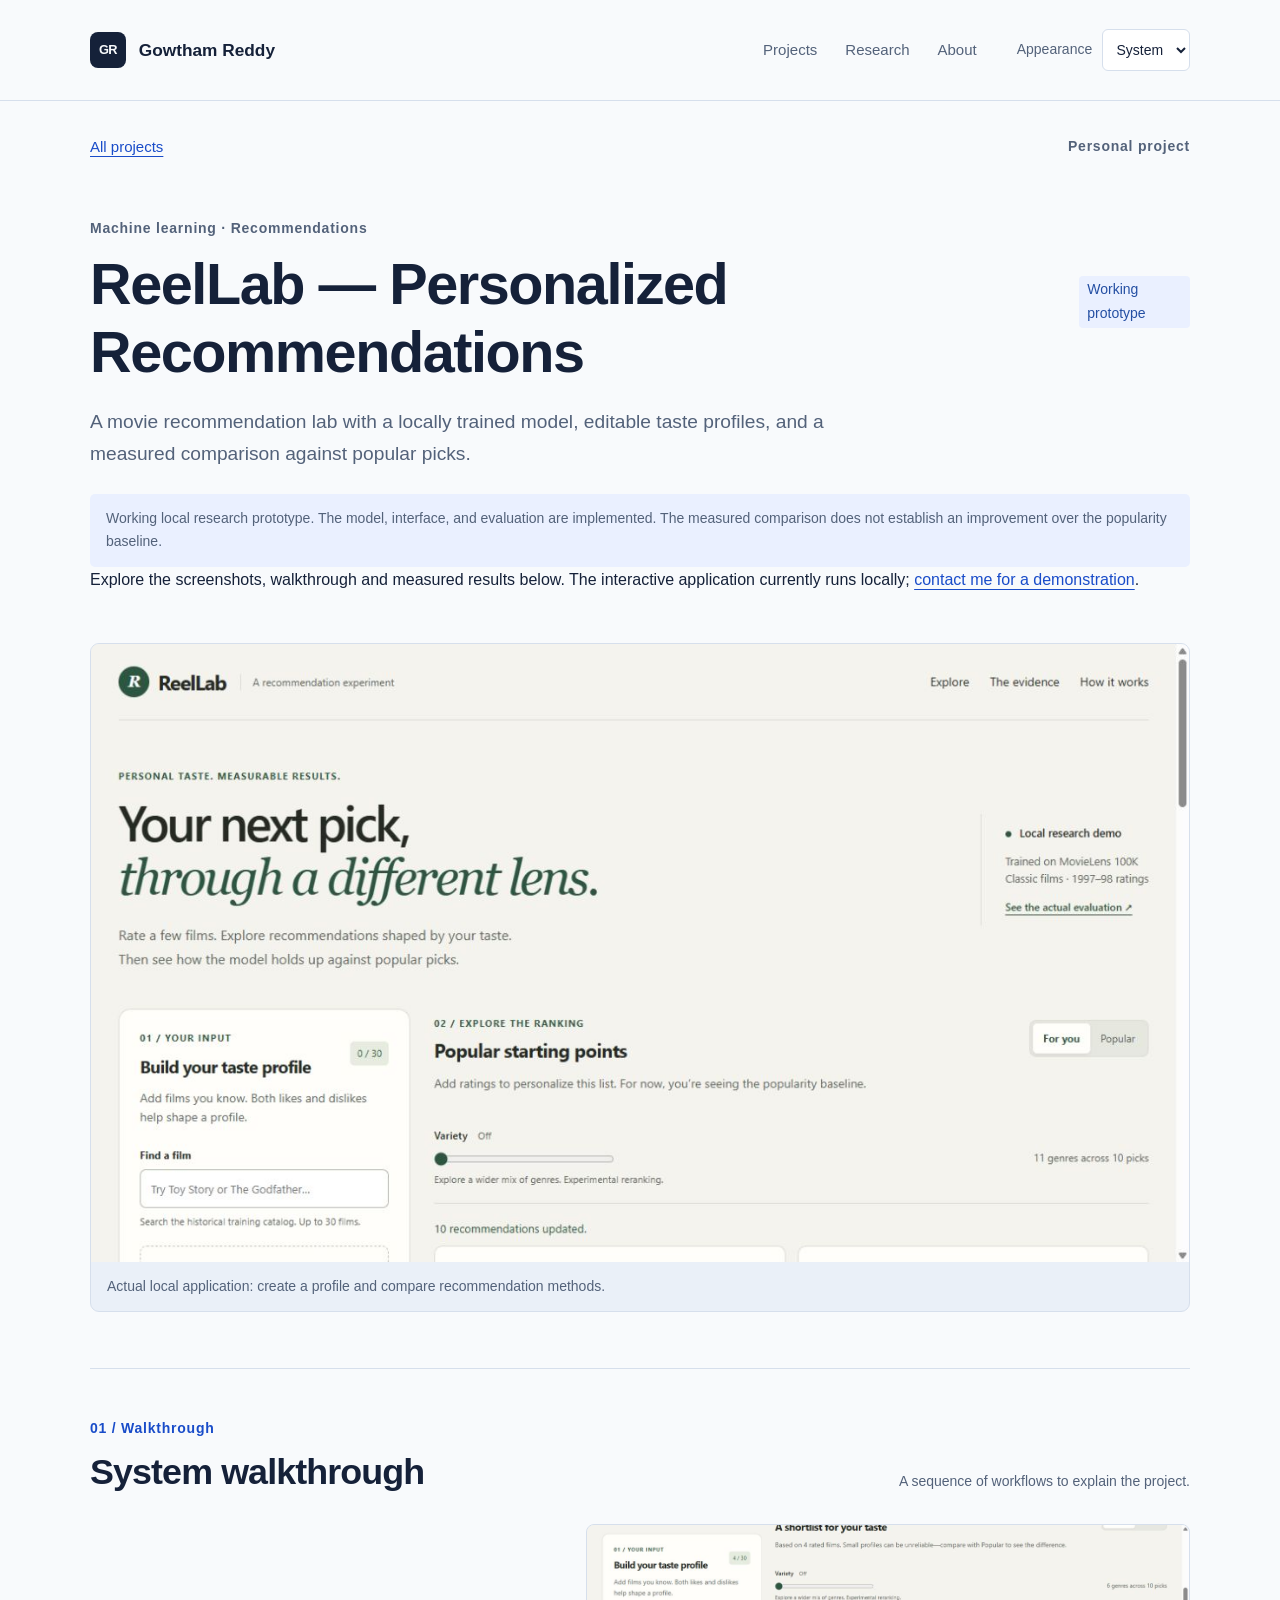
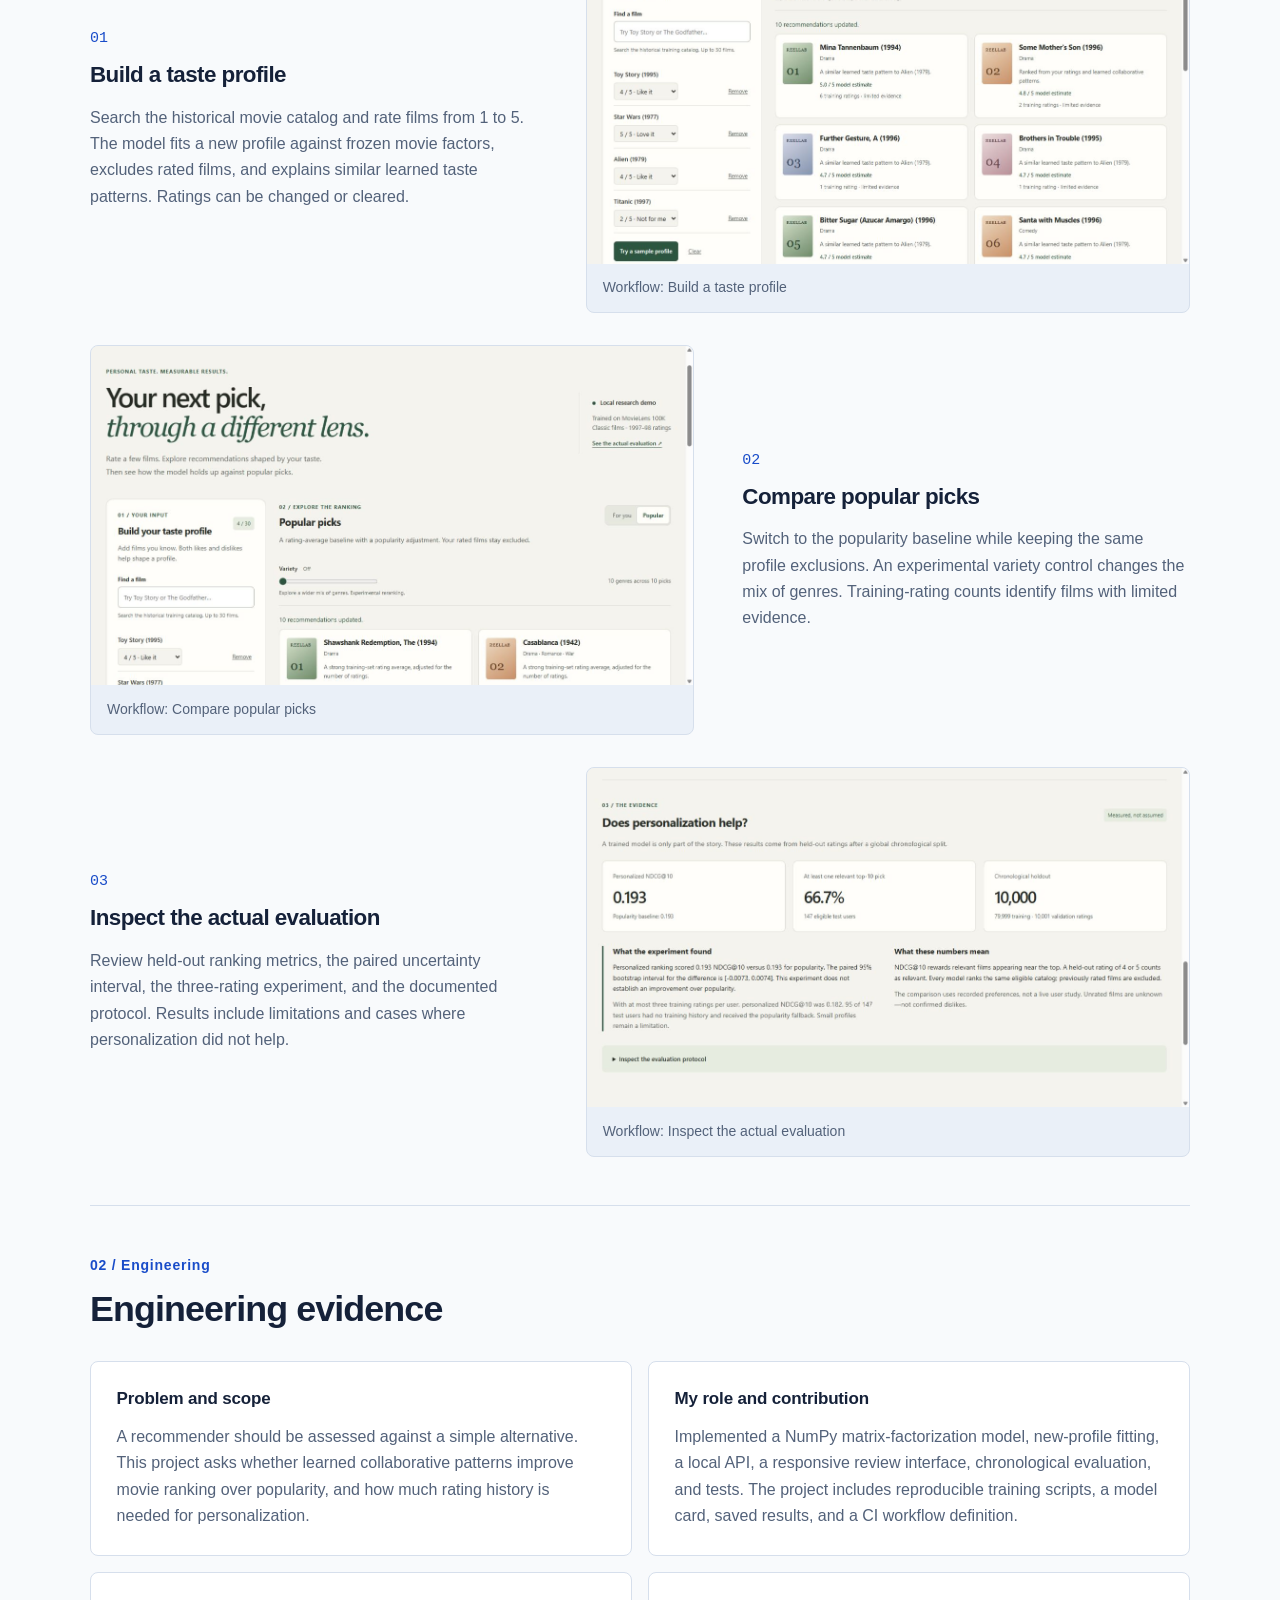
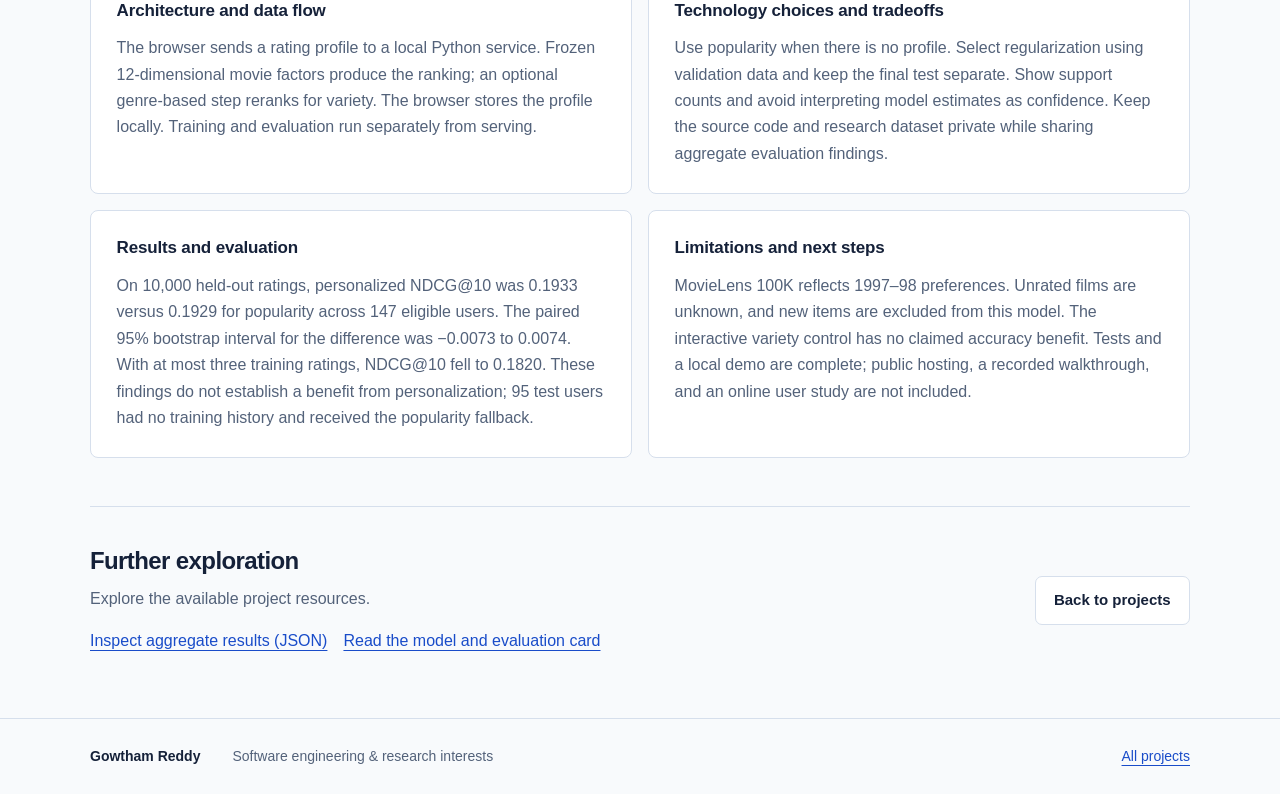
==== docs/projects/reellab/index.html @ 32f97465 "Publish portfolio case studies and evaluation evidence" ====
<!doctype html><html lang="en"><head><meta charset="utf-8"><meta name="viewport" content="width=device-width,initial-scale=1"><meta name="color-scheme" content="light dark"><meta name="robots" content="index,follow"><title>ReelLab — Personalized Recommendations | Gowtham Reddy</title><meta name="description" content="A movie recommendation lab with a locally trained model, editable taste profiles, and a measured comparison against popular picks."><link rel="icon" type="image/svg+xml" href="data:image/svg+xml,%3Csvg%20xmlns%3D%22http%3A%2F%2Fwww.w3.org%2F2000%2Fsvg%22%20viewBox%3D%220%200%2064%2064%22%3E%3Crect%20width%3D%2264%22%20height%3D%2264%22%20rx%3D%2214%22%20fill%3D%22%23174ac6%22%2F%3E%3Ctext%20x%3D%2232%22%20y%3D%2241%22%20text-anchor%3D%22middle%22%20fill%3D%22white%22%20font-family%3D%22Arial%2Csans-serif%22%20font-weight%3D%22700%22%20font-size%3D%2227%22%3EGR%3C%2Ftext%3E%3C%2Fsvg%3E"><script src="../../assets/theme.js"></script><link rel="stylesheet" href="../../assets/styles.css?v=c321ced355cc"><link rel="canonical" href="https://gowthamreddy-ch.github.io/projects/reellab/"><meta property="og:type" content="website"><meta property="og:title" content="ReelLab — Personalized Recommendations | Gowtham Reddy"><meta property="og:description" content="A movie recommendation lab with a locally trained model, editable taste profiles, and a measured comparison against popular picks."><meta property="og:url" content="https://gowthamreddy-ch.github.io/projects/reellab/"></head><body><a class="skip-link" href="#content">Skip to content</a>
    <header class="site-header"><div class="container header-inner">
      <a class="brand" href="../../" aria-label="Gowtham Reddy — homepage"><span class="monogram" aria-hidden="true">GR</span><span>Gowtham Reddy</span></a>
      <nav class="main-nav" aria-label="Primary"><a href="../../#projects">Projects</a><a href="../../#research">Research</a><a href="../../#about">About</a></nav>
      <div class="appearance"><label for="appearance">Appearance</label><select id="appearance" name="appearance"><option value="system">System</option><option value="light">Light</option><option value="dark">Dark</option></select></div>
    </div></header><main id="content" tabindex="-1"><div class="container showcase">
    <div class="showcase-topline"><a class="text-link" href="../../#collection">All projects</a><span class="eyebrow">Personal project</span></div>
    <section class="showcase-opening" aria-labelledby="project-title"><div class="showcase-heading"><div><p class="eyebrow">Machine learning · Recommendations</p><h1 id="project-title">ReelLab — Personalized Recommendations</h1></div><span class="status status-working-prototype">Working prototype</span></div><p class="project-purpose">A movie recommendation lab with a locally trained model, editable taste profiles, and a measured comparison against popular picks.</p><p class="sample-notice">Working local research prototype. The model, interface, and evaluation are implemented. The measured comparison does not establish an improvement over the popularity baseline.</p><p class="public-demo-note">Explore the screenshots, walkthrough and measured results below. The interactive application currently runs locally; <a href="mailto:gowthamreddych.97@gmail.com?subject=Project%20demo%20request">contact me for a demonstration</a>.</p><div class="showcase-actions"></div><figure class="screenshot overview-media"><img src="../../assets/reellab-overview.jpg" alt="ReelLab interface with a taste profile panel and movie recommendations" width="1265" height="712" loading="lazy"><figcaption>Actual local application: create a profile and compare recommendation methods.</figcaption></figure></section>

    <section class="showcase-section" aria-labelledby="walkthrough-title"><div class="section-heading"><div><p class="eyebrow section-index">01 / Walkthrough</p><h2 id="walkthrough-title">System walkthrough</h2></div><p class="section-note">A sequence of workflows to explain the project.</p></div><div class="walkthrough"><article class="walkthrough-step"><div class="walkthrough-copy"><p class="step-number">01</p><h3>Build a taste profile</h3><p>Search the historical movie catalog and rate films from 1 to 5. The model fits a new profile against frozen movie factors, excludes rated films, and explains similar learned taste patterns. Ratings can be changed or cleared.</p></div><figure class="screenshot workflow-media"><img src="../../assets/reellab-profile.jpg" alt="A four-film profile and personalized movie recommendations in ReelLab" width="1265" height="712" loading="lazy"><figcaption>Workflow: Build a taste profile</figcaption></figure></article><article class="walkthrough-step"><div class="walkthrough-copy"><p class="step-number">02</p><h3>Compare popular picks</h3><p>Switch to the popularity baseline while keeping the same profile exclusions. An experimental variety control changes the mix of genres. Training-rating counts identify films with limited evidence.</p></div><figure class="screenshot workflow-media"><img src="../../assets/reellab-baseline.jpg" alt="ReelLab showing its popularity comparison and profile controls" width="1265" height="712" loading="lazy"><figcaption>Workflow: Compare popular picks</figcaption></figure></article><article class="walkthrough-step"><div class="walkthrough-copy"><p class="step-number">03</p><h3>Inspect the actual evaluation</h3><p>Review held-out ranking metrics, the paired uncertainty interval, the three-rating experiment, and the documented protocol. Results include limitations and cases where personalization did not help.</p></div><figure class="screenshot workflow-media"><img src="../../assets/reellab-evaluation.jpg" alt="ReelLab evaluation showing similar NDCG scores for personalization and popularity" width="1265" height="712" loading="lazy"><figcaption>Workflow: Inspect the actual evaluation</figcaption></figure></article></div></section>
    <section class="showcase-section" aria-labelledby="evidence-title"><div class="section-heading"><div><p class="eyebrow section-index">02 / Engineering</p><h2 id="evidence-title">Engineering evidence</h2></div></div><div class="evidence-grid"><article class="evidence-card"><h3>Problem and scope</h3><p>A recommender should be assessed against a simple alternative. This project asks whether learned collaborative patterns improve movie ranking over popularity, and how much rating history is needed for personalization.</p></article><article class="evidence-card"><h3>My role and contribution</h3><p>Implemented a NumPy matrix-factorization model, new-profile fitting, a local API, a responsive review interface, chronological evaluation, and tests. The project includes reproducible training scripts, a model card, saved results, and a CI workflow definition.</p></article><article class="evidence-card"><h3>Architecture and data flow</h3><p>The browser sends a rating profile to a local Python service. Frozen 12-dimensional movie factors produce the ranking; an optional genre-based step reranks for variety. The browser stores the profile locally. Training and evaluation run separately from serving.</p></article><article class="evidence-card"><h3>Technology choices and tradeoffs</h3><p>Use popularity when there is no profile. Select regularization using validation data and keep the final test separate. Show support counts and avoid interpreting model estimates as confidence. Keep the source code and research dataset private while sharing aggregate evaluation findings.</p></article><article class="evidence-card"><h3>Results and evaluation</h3><p>On 10,000 held-out ratings, personalized NDCG@10 was 0.1933 versus 0.1929 for popularity across 147 eligible users. The paired 95% bootstrap interval for the difference was −0.0073 to 0.0074. With at most three training ratings, NDCG@10 fell to 0.1820. These findings do not establish a benefit from personalization; 95 test users had no training history and received the popularity fallback.</p></article><article class="evidence-card"><h3>Limitations and next steps</h3><p>MovieLens 100K reflects 1997–98 preferences. Unrated films are unknown, and new items are excluded from this model. The interactive variety control has no claimed accuracy benefit. Tests and a local demo are complete; public hosting, a recorded walkthrough, and an online user study are not included.</p></article></div></section>
    <section class="exploration" aria-labelledby="exploration-title"><div><h2 id="exploration-title">Further exploration</h2><p>Explore the available project resources.</p><div class="resource-links"><a class="text-link" href="../../assets/reellab-results.json" target="_blank" rel="noopener noreferrer">Inspect aggregate results (JSON)<span class="sr-only"> (opens in a new tab)</span></a><a class="text-link" href="../../assets/reellab-model-card.txt" target="_blank" rel="noopener noreferrer">Read the model and evaluation card<span class="sr-only"> (opens in a new tab)</span></a></div></div><a class="button secondary" href="../../#collection">Back to projects</a></section>
  </div></main><footer class="site-footer"><div class="container footer-inner"><span>Gowtham Reddy</span><span>Software engineering &amp; research interests</span><a href="../../#collection">All projects</a></div></footer></body></html>
---- docs/assets/styles.css ----
:root {
  color-scheme: light;
  --bg: #f8fafc; --surface: #ffffff; --media: #eaf0f8; --text: #152139; --muted: #53627a; --border: #d6dfec;
  --accent: #194cc9; --button: #174ac6; --button-text: #ffffff; --subtle: #eaf0ff; --focus: #194cc9;
  --complete-bg: #e8f3ed; --complete-text: #245139; --active-bg: #eaf0ff; --active-text: #244fa3;
  --upcoming-bg: #f7efdf; --upcoming-text: #725016; --planned-bg: #edf0f5; --planned-text: #53627a;
  font-family: Inter, ui-sans-serif, -apple-system, BlinkMacSystemFont, 'Segoe UI', sans-serif;
  font-size: 100%;
}
:root[data-theme="dark"] {
  color-scheme: dark;
  --bg: #0c111b; --surface: #131c2b; --media: #1b293e; --text: #eef3ff; --muted: #b0bdd1; --border: #33415a;
  --accent: #9ebaff; --button: #b9ccff; --button-text: #101c38; --subtle: #1b2a47; --focus: #b9ccff;
  --complete-bg: #183a2d; --complete-text: #a3d9ba; --active-bg: #1b2a47; --active-text: #b9ccff;
  --upcoming-bg: #3c3020; --upcoming-text: #edd29d; --planned-bg: #273247; --planned-text: #c2cee2;
}
@media (prefers-color-scheme: dark) {
  :root:not([data-theme]) { color-scheme: dark; --bg: #0c111b; --surface: #131c2b; --media: #1b293e; --text: #eef3ff; --muted: #b0bdd1; --border: #33415a; --accent: #9ebaff; --button: #b9ccff; --button-text: #101c38; --subtle: #1b2a47; --focus: #b9ccff; }
}
* { box-sizing: border-box; min-width: 0; }
html { scroll-padding-top: 8rem; }
body { margin: 0; color: var(--text); background: var(--bg); line-height: 1.65; overflow-wrap: anywhere; }
img, svg { max-width: 100%; }
a { color: var(--accent); text-decoration-thickness: 1px; text-underline-offset: .25em; }
button, select { font: inherit; }
a, button, select { -webkit-tap-highlight-color: transparent; }
:focus-visible { outline: 3px solid var(--focus); outline-offset: 5px; }
::selection { background: var(--subtle); color: var(--accent); }
p { margin: 0; }
h1, h2, h3 { margin: 0; line-height: 1.18; font-weight: 650; letter-spacing: -.025em; }
h2 { font-size: clamp(1.75rem, 2.8vw, 2.25rem); }
h3 { font-size: 1.35rem; }
.container { width: min(1100px, calc(100% - 3rem)); margin-inline: auto; }
.sr-only { position: absolute; width: 1px; height: 1px; margin: -1px; padding: 0; overflow: hidden; clip-path: inset(50%); white-space: nowrap; border: 0; }
.skip-link { position: fixed; inset: .5rem auto auto .5rem; z-index: 20; padding: .8rem 1rem; background: var(--surface); transform: translateY(-150%); }
.skip-link:focus { transform: translateY(0); }
.site-header { border-bottom: 1px solid var(--border); background: var(--bg); }
.header-inner { min-height: 100px; display: flex; flex-wrap: wrap; align-items: center; gap: 2.5rem; }
.brand { display: inline-flex; align-items: center; max-width: 100%; gap: .8rem; color: var(--text); font-size: 1.08rem; font-weight: 650; text-decoration: none; }
.monogram { display: grid; place-items: center; flex-shrink: 0; width: 36px; height: 36px; border-radius: 8px; background: var(--text); color: var(--bg); font-size: .8rem; letter-spacing: -.04em; line-height: 1; }
.main-nav { display: flex; flex-wrap: wrap; gap: .6rem 1.75rem; margin-left: auto; }
.main-nav a { color: var(--muted); font-size: .9375rem; text-decoration: none; }
.main-nav a:hover { color: var(--accent); }
.appearance { display: flex; flex-shrink: 0; align-items: center; gap: .6rem; font-size: .875rem; }
.appearance label { color: var(--muted); white-space: nowrap; }
.appearance select { min-height: 42px; padding: .4rem .6rem; color: var(--text); background: var(--surface); border: 1px solid var(--border); border-radius: 6px; max-width: 100%; font-size: .875rem; }
.hero { display: grid; grid-template-columns: 1.55fr 1fr; gap: 5rem; padding-block: 6rem; align-items: center; }
.eyebrow { font-size: .875rem; font-weight: 600; color: var(--muted); letter-spacing: .055em; }
.hero-greeting { font-size: 1.125rem; font-weight: 550; color: var(--accent); }
.mobile-availability { display: none; }
.hero h1 { font-size: clamp(3.6rem, 6vw, 5rem); line-height: 1.07; margin-top: 1.2rem; letter-spacing: -.055em; }
.accent { color: var(--accent); }
.hero-intro { max-width: 490px; margin-top: 1.65rem; font-size: 1.125rem; color: var(--muted); line-height: 1.75; }
.hero-actions { display: flex; flex-wrap: wrap; gap: .75rem; margin-top: 2.2rem; }
.experience-link { display: inline-block; margin-top: 1.25rem; font-size: .875rem; color: var(--text); text-decoration: none; }
.experience-link span { color: var(--muted); margin-right: .35rem; }
.experience-link:hover { text-decoration: underline; }
.button { display: inline-flex; align-items: center; justify-content: center; min-height: 48px; padding: .7rem 1.15rem; border: 1px solid var(--border); border-radius: 7px; font-size: .9375rem; font-weight: 600; text-decoration: none; }
.primary { background: var(--button); color: var(--button-text); border-color: var(--button); }
.secondary { color: var(--text); background: var(--surface); }
.button:hover { box-shadow: 0 0 0 3px var(--subtle); }
.availability { background: var(--surface); border: 1px solid var(--border); border-top: 3px solid var(--accent); border-radius: 9px; padding: 1.75rem; }
.availability h2 { margin-top: .85rem; font-size: 1.4rem; line-height: 1.4; }
.commitment { margin-top: 1.4rem; padding: 1.2rem 1.25rem; border-radius: 6px; background: var(--subtle); }
.commitment span { display: block; font-size: .875rem; color: var(--muted); margin-bottom: .4rem; }
.commitment strong { font-size: 1.85rem; display: block; letter-spacing: -.035em; line-height: 1.25; }
.availability-date { margin-top: 1.2rem; font-size: .9375rem; }
.availability .text-link { display: inline-block; margin-top: .7rem; font-size: .875rem; }
.section-heading { display: flex; align-items: end; justify-content: space-between; gap: 2rem; margin-bottom: 1.9rem; }
.section-index { color: var(--accent); margin-bottom: .7rem; }
.section-note { color: var(--muted); font-size: .875rem; max-width: 380px; }
.project-section { padding-block: 2rem 5rem; border-top: 1px solid var(--border); }
.featured-grid { display: grid; grid-template-columns: repeat(2, minmax(0, 1fr)); gap: 1.25rem; }
.project-card { display: flex; flex-direction: column; color: var(--text); text-decoration: none; background: var(--surface); border: 1px solid var(--border); border-radius: 9px; overflow: hidden; }
.project-card:hover { border-color: var(--accent); }
.media-placeholder { min-height: 195px; display: flex; align-items: center; justify-content: center; flex-direction: column; gap: .45rem; background: var(--media); color: var(--muted); border-bottom: 1px solid var(--border); padding: 1.4rem; text-align: center; }
.media-placeholder svg { width: 27px; height: 27px; margin-bottom: .4rem; }
.media-placeholder > span { font-size: .9375rem; font-weight: 500; }
.media-placeholder small { font-size: .8125rem; }
.card-copy { padding: 1.4rem; display: flex; flex-direction: column; flex: 1; }
.card-meta { display: flex; flex-wrap: wrap; align-items: center; gap: .65rem; margin-bottom: 1.2rem; }
.category { color: var(--muted); font-size: .875rem; }
.status { display: inline-flex; align-items: center; padding: .15rem .5rem; border-radius: 4px; font-size: .875rem; font-weight: 500; line-height: 1.7; }
.status-completed { background: var(--complete-bg); color: var(--complete-text); }
.status-in-progress, .status-working-prototype { background: var(--active-bg); color: var(--active-text); }
.status-upcoming { background: var(--upcoming-bg); color: var(--upcoming-text); }
.status-planned { background: var(--planned-bg); color: var(--planned-text); }
.status-resume-project { background: var(--active-bg); color: var(--active-text); }
.card-copy > p { color: var(--muted); margin-top: .8rem; font-size: 1rem; }
.card-copy > .build-sequence { color: var(--accent); font-size: .8125rem; font-weight: 600; margin: 0 0 .9rem; }
.card-cta { color: var(--accent); font-size: .9375rem; font-weight: 600; padding-top: 1.6rem; margin-top: auto; }
.collection { margin-top: 3rem; scroll-margin-top: 2rem; }
.collection-heading { display: flex; justify-content: space-between; align-items: center; gap: 1rem; margin-bottom: 1.1rem; }
.collection-heading p { color: var(--muted); font-size: .875rem; }
.companion-link { margin-top: 1rem; font-size: .9375rem; color: var(--muted); }
.collection-columns, .project-row { display: grid; grid-template-columns: 1.2fr 1.1fr 1fr; gap: 1.5rem; align-items: center; }
.collection-columns { color: var(--muted); font-size: .875rem; padding: .7rem 1.25rem; }
.project-list { list-style: none; padding: 0; margin: 0; border: 1px solid var(--border); border-radius: 8px; background: var(--surface); }
.project-list li + li { border-top: 1px solid var(--border); }
.project-row { color: var(--text); text-decoration: none; padding: 1.1rem 1.25rem; min-height: 74px; }
.project-row:hover { background: var(--subtle); }
.project-row .status { justify-self: start; }
.row-title { font-weight: 600; }
.row-category { font-size: .9375rem; color: var(--muted); }
.content-section { border-top: 1px solid var(--border); padding-block: 4rem; }
.muted { color: var(--muted); }
.research-grid { display: grid; grid-template-columns: 1fr 1fr; gap: 5rem; }
.research-intro > p:first-child { font-size: 1.2rem; line-height: 1.75; }
.doctoral-status { display: inline-block; margin-top: 1.25rem; padding: .5rem .8rem; background: var(--subtle); color: var(--accent); border-radius: 5px; font-size: .9375rem; font-weight: 550; }
.research-intro .muted { margin-top: 1.4rem; }
.research-link { display: inline-block; margin-top: 1rem; }
.interest-list { margin: 0; }
.interest-list > div { border-left: 2px solid var(--border); padding-left: 1.3rem; }
.interest-list > div + div { margin-top: 1.45rem; }
.interest-list dt { font-weight: 600; }
.interest-list dd { margin: .4rem 0 0; color: var(--muted); }
.background-grid { display: grid; grid-template-columns: 1.2fr 1fr; gap: 4rem; }
.about-introduction { max-width: 780px; font-size: 1.0625rem; line-height: 1.8; color: var(--muted); margin-bottom: 2.5rem; }
.subsection-title { font-size: 1.0625rem; margin-bottom: 1.75rem; }
.timeline { border-left: 1px solid var(--border); padding-left: 1.5rem; }
.background-entry + .background-entry { margin-top: 2.2rem; }
.entry-date { color: var(--muted); font-size: .875rem; }
.background-entry h4 { font-size: 1.0625rem; font-weight: 600; margin: .5rem 0 .35rem; line-height: 1.5; }
.institution { font-size: 1rem; }
.entry-summary { margin-top: .6rem; color: var(--muted); }
.contact-section { padding-bottom: 5rem; }
.contact-panel { display: grid; grid-template-columns: 1.1fr 1fr; align-items: center; gap: 3rem; border: 1px solid var(--border); background: var(--subtle); border-radius: 9px; padding: 2.5rem; }
.contact-panel h2 { font-size: 2rem; line-height: 1.25; }
.contact-intro { margin-top: 1rem; color: var(--muted); }
.contact-availability { margin-top: 1.2rem; font-size: .9375rem; }
.contact-availability strong { font-weight: 600; }
.contact-links { display: flex; flex-direction: column; align-items: start; min-width: 0; }
.email-link { font-size: 1.1rem; font-weight: 550; overflow-wrap: anywhere; margin-top: .5rem; }
.contact-actions { display: flex; flex-wrap: wrap; gap: .75rem; margin-top: 1.4rem; }
.showcase { padding-bottom: 4rem; }
.showcase-topline { padding-block: 2.1rem; display: flex; align-items: center; justify-content: space-between; gap: 1rem; font-size: .9375rem; }
.showcase-opening { padding-block: 1.5rem 3.5rem; }
.showcase-heading { display: flex; align-items: center; justify-content: space-between; gap: 2rem; }
.showcase-heading h1 { font-size: clamp(2.5rem, 4.5vw, 3.6rem); margin-top: .7rem; }
.project-purpose { max-width: 760px; font-size: 1.2rem; color: var(--muted); margin-top: 1.2rem; }
.showcase-actions { display: flex; flex-wrap: wrap; gap: .8rem 1.5rem; margin-top: 1.1rem; }
.brief-description { max-width: 850px; font-size: 1.2rem; line-height: 1.75; }
.brief-user { color: var(--muted); margin-top: 1.2rem; max-width: 850px; }
.brief-user strong { display: block; color: var(--text); margin-bottom: .3rem; }
.brief-grid { padding: 1.5rem; background: var(--surface); border: 1px solid var(--border); border-radius: 8px; }
.brief-evaluation { max-width: 900px; margin-top: 2rem; }
.brief-evaluation h3 { font-size: 1.0625rem; letter-spacing: 0; margin-top: 1.5rem; }
.brief-evaluation p { margin-top: .6rem; color: var(--muted); }
.sample-notice { font-size: .875rem; margin-top: 1.5rem; padding: .85rem 1rem; background: var(--subtle); border-radius: 5px; color: var(--muted); }
.overview-media { min-height: 420px; border: 1px solid var(--border); border-radius: 9px; margin-top: 2rem; }
.overview-media > span { font-size: 1rem; }
.overview-media svg { width: 38px; height: 38px; }
.screenshot { margin: 0; border: 1px solid var(--border); border-radius: 9px; overflow: hidden; background: var(--media); }
.screenshot img { display: block; width: 100%; height: auto; }
.screenshot figcaption { padding: .8rem 1rem; color: var(--muted); font-size: .875rem; }
.screenshot.overview-media { margin-top: 2rem; }
.project-card .screenshot { border: 0; border-bottom: 1px solid var(--border); border-radius: 0; }
.showcase-section { border-top: 1px solid var(--border); padding-block: 3rem; }
.walkthrough { display: flex; flex-direction: column; gap: 2rem; }
.walkthrough-step { display: grid; grid-template-columns: 1fr 1.35fr; gap: 3rem; align-items: center; }
.walkthrough-step:nth-child(even) .walkthrough-copy { order: 2; }
.walkthrough-step:nth-child(even) { grid-template-columns: 1.35fr 1fr; }
.walkthrough-copy h3 { font-size: 1.4rem; margin-top: .65rem; }
.walkthrough-copy > p:last-child { color: var(--muted); margin-top: 1rem; }
.step-number { color: var(--accent); font-family: ui-monospace, SFMono-Regular, Consolas, monospace; font-size: .9375rem; }
.workflow-media { min-height: 270px; border: 1px solid var(--border); border-radius: 8px; }
.video-placeholder { padding: 2rem; border: 1px dashed var(--border); border-radius: 8px; background: var(--surface); }
.video-placeholder h3 { margin-top: .8rem; font-size: 1.2rem; }
.video-placeholder > p:last-child { margin-top: .65rem; color: var(--muted); }
video { display: block; width: 100%; max-height: 620px; background: var(--media); border-radius: 8px; }
.evidence-grid { display: grid; grid-template-columns: 1fr 1fr; gap: 1rem; }
.evidence-card { padding: 1.6rem; background: var(--surface); border: 1px solid var(--border); border-radius: 8px; }
.evidence-card h3 { font-size: 1.0625rem; line-height: 1.4; letter-spacing: -.01em; }
.evidence-card p { margin-top: .8rem; color: var(--muted); }
.study-panel { padding: 2rem; background: var(--subtle); border: 1px solid var(--border); border-radius: 9px; }
.study-question { max-width: 800px; font-size: 1.5rem; line-height: 1.5; font-weight: 550; margin-top: .75rem; }
.study-grid { display: grid; grid-template-columns: 1.2fr 1fr; gap: 2.5rem; margin-top: 2rem; }
.study-grid h3 { font-size: 1.0625rem; letter-spacing: 0; }
.study-grid p, .study-grid ul { margin-top: .75rem; color: var(--muted); }
.study-grid ul { padding-left: 1.2rem; margin-bottom: 0; }
.study-grid li + li { margin-top: .35rem; }
.study-limits { color: var(--muted); margin-top: 1.75rem; padding-top: 1.25rem; border-top: 1px solid var(--border); font-size: .9375rem; }
.exploration { display: flex; align-items: center; justify-content: space-between; gap: 2rem; border-top: 1px solid var(--border); padding-top: 2.5rem; }
.exploration h2 { font-size: 1.5rem; }
.exploration p { color: var(--muted); margin-top: .65rem; }
.exploration .button { flex-shrink: 0; }
.resource-links { display: flex; flex-wrap: wrap; gap: 1rem; margin-top: 1rem; }
.not-found { padding-block: 5rem; }
.not-found h1 { margin-top: 1rem; }
.not-found p { margin-block: 1rem; }
.site-footer { border-top: 1px solid var(--border); padding-block: 1.6rem; color: var(--muted); font-size: .875rem; }
.footer-inner { display: flex; flex-wrap: wrap; gap: 1rem 2rem; align-items: center; }
.footer-inner > span:first-child { color: var(--text); font-weight: 600; }
.footer-inner > a { margin-left: auto; }
@media (max-width: 1000px) { .hero { gap: 2.5rem; } .header-inner { gap: 1.5rem; } .main-nav { gap: 1.2rem; } .appearance { flex-direction: column; gap: .15rem; align-items: start; } }
@media (max-width: 760px) {
  .header-inner { padding-block: 1.1rem; flex-wrap: wrap; gap: 1rem; }
  .main-nav { order: 3; width: 100%; margin-left: 0; gap: 1.75rem; }
  .appearance { margin-left: auto; }
  .hero { grid-template-columns: 1fr; padding-block: 3rem; gap: 2.5rem; }
  .hero h1 { font-size: clamp(3rem, 12vw, 4.5rem); }
  .hero-intro { font-size: 1.0625rem; }
  .mobile-availability { display: block; margin-top: 1.2rem; border-left: 2px solid var(--accent); padding-left: .8rem; font-size: .875rem; line-height: 1.7; }
  .mobile-availability strong { display: block; font-weight: 600; }
  .mobile-availability > span { display: block; color: var(--muted); }
  .availability { max-width: 520px; }
  .commitment strong br { display: none; }
  .featured-grid { grid-template-columns: 1fr; gap: 1.5rem; }
  .media-placeholder { min-height: 220px; }
  .section-heading { align-items: start; flex-direction: column; gap: 1rem; }
  .project-section { padding-block: 2.5rem 3.5rem; }
  .footer-inner { flex-direction: column; align-items: start; gap: .5rem; }
  .footer-inner > a { margin-left: 0; }
  .collection-heading { align-items: start; flex-direction: column; gap: .4rem; }
  .collection-columns { display: none; }
  .project-row { grid-template-columns: 1fr; gap: .35rem; padding-block: 1.2rem; }
  .project-row .status { margin-top: .35rem; }
  .content-section { padding-block: 3rem; }
  .research-grid, .background-grid { grid-template-columns: 1fr; gap: 2.5rem; }
  .contact-panel { grid-template-columns: 1fr; padding: 1.7rem; gap: 2rem; }
  .contact-panel h2 { font-size: 1.75rem; }
  .contact-panel h2 br { display: none; }
  .contact-section { padding-bottom: 3rem; }
  .showcase-topline { padding-block: 1.5rem; }
  .showcase-heading { flex-direction: column; align-items: start; gap: 1.1rem; }
  .showcase-opening { padding-block: 1rem 2.5rem; }
  .overview-media { min-height: 260px; }
  .showcase-section { padding-block: 2.5rem; }
  .walkthrough-step, .walkthrough-step:nth-child(even) { grid-template-columns: 1fr; gap: 1.3rem; }
  .walkthrough-step:nth-child(even) .walkthrough-copy { order: 0; }
  .workflow-media { min-height: 220px; }
  .walkthrough { gap: 2.5rem; }
  .evidence-grid { grid-template-columns: 1fr; }
  .study-panel { padding: 1.25rem; }
  .study-grid { grid-template-columns: 1fr; gap: 1.5rem; }
  .exploration { flex-direction: column; align-items: start; }
  .showcase { padding-bottom: 3rem; }
}
@media (max-width: 380px) {
  .container { width: calc(100% - 2rem); }
  .brand { font-size: .9375rem; gap: .55rem; }
  .monogram { width: 30px; height: 30px; }
  .availability { padding: 1.3rem; }
  .hero h1 { font-size: 3.3rem; }
  .hero .eyebrow { font-size: .875rem; letter-spacing: 0; }
}
@media (prefers-reduced-motion: reduce) { *, *::before, *::after { scroll-behavior: auto !important; animation: none !important; transition: none !important; } }

/* Keep mixed project captures aligned; preserve full images in case studies. */
.project-card .screenshot img { aspect-ratio: 16 / 9; object-fit: cover; object-position: top; }
.workflow-media:has(img[src$="-mobile.jpg"]) { width: min(100%, 375px); justify-self: center; }

/* Three working project families in the featured row. */
@media (min-width: 1100px) { .featured-grid { grid-template-columns: repeat(2, minmax(0, 1fr)); } }
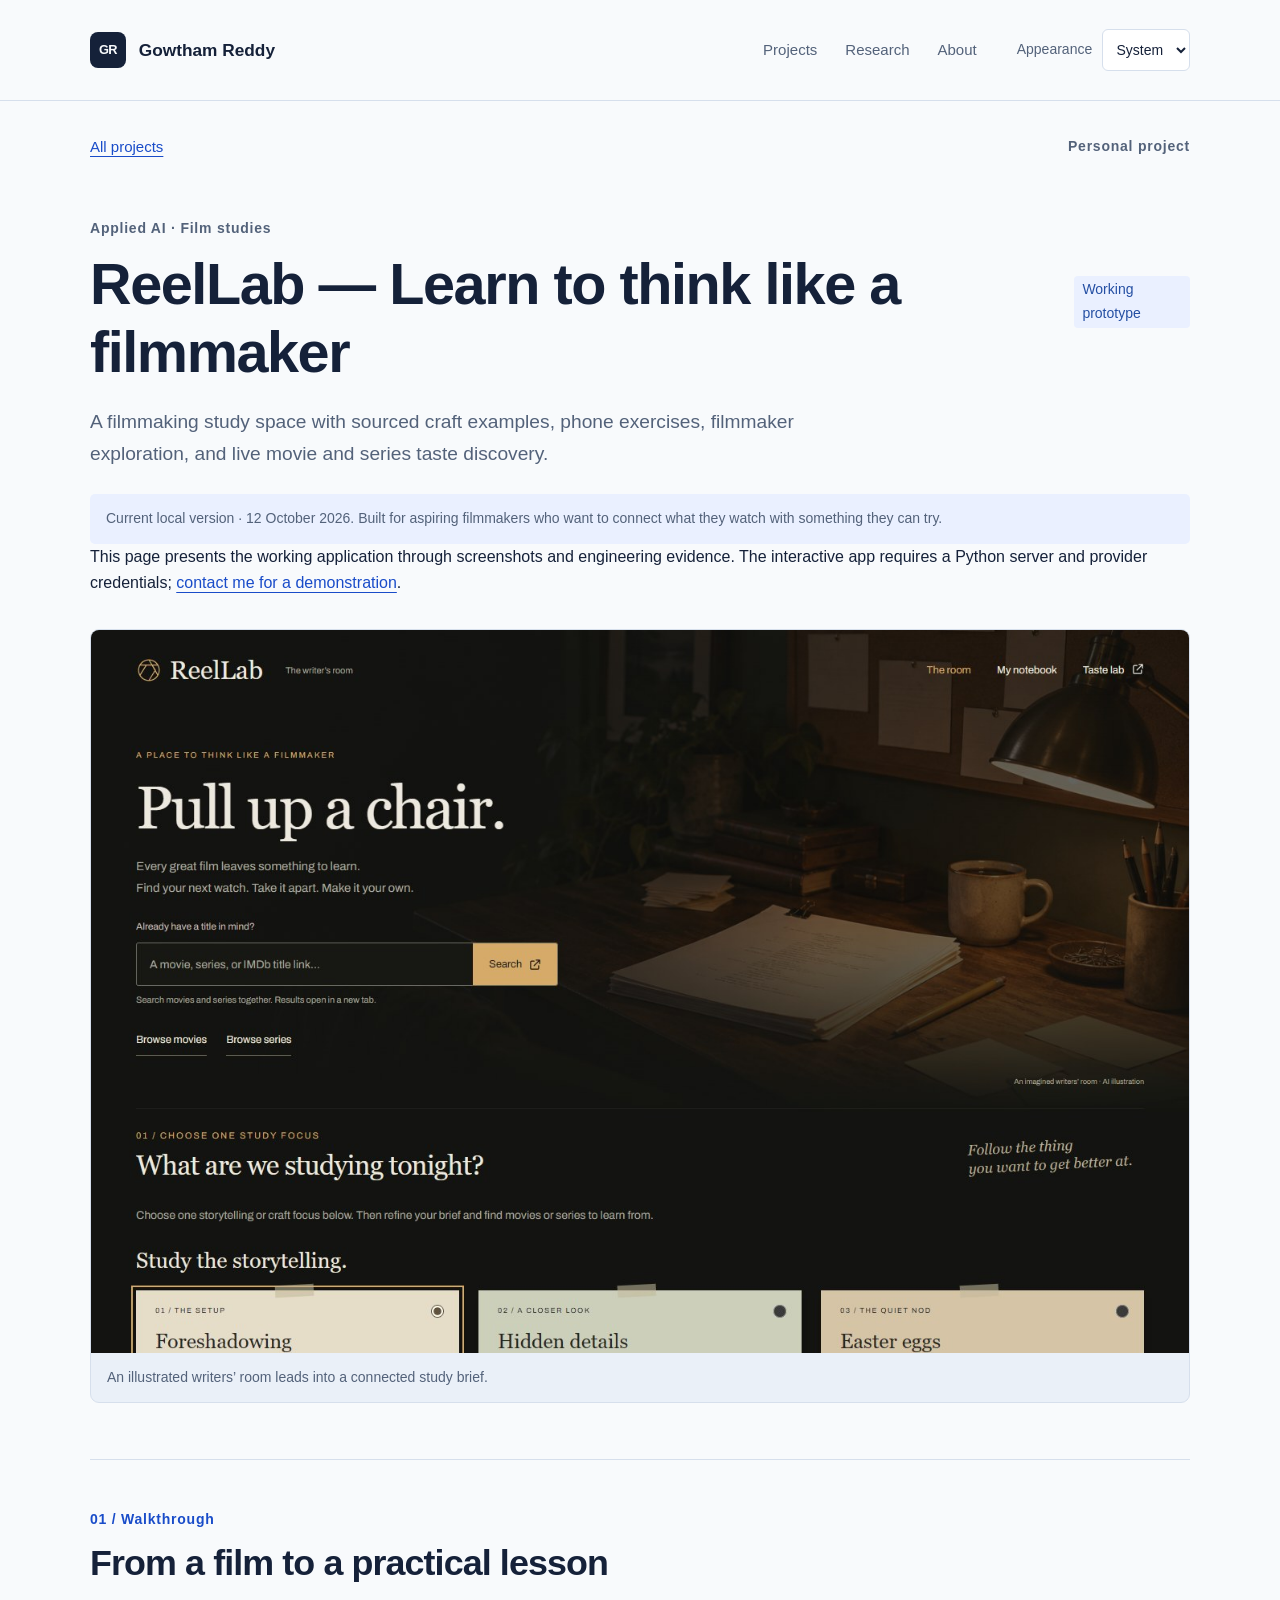
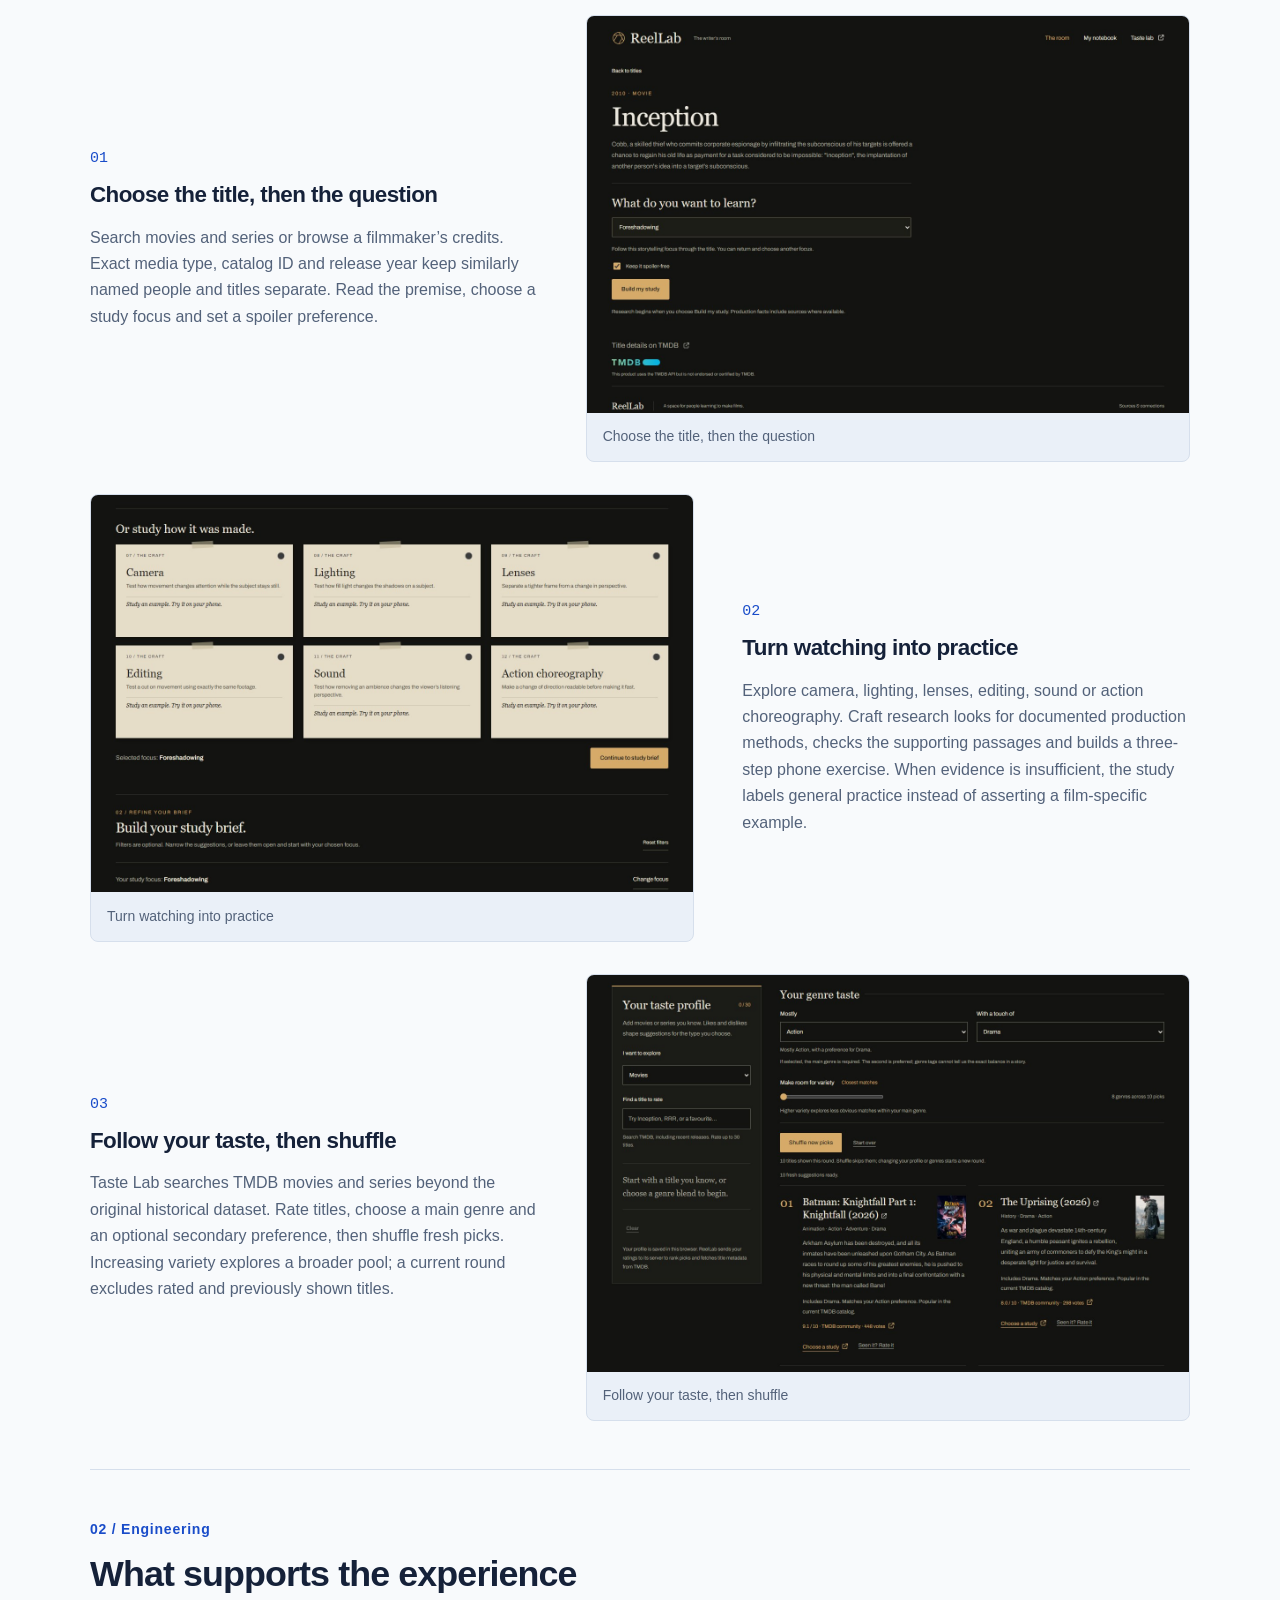
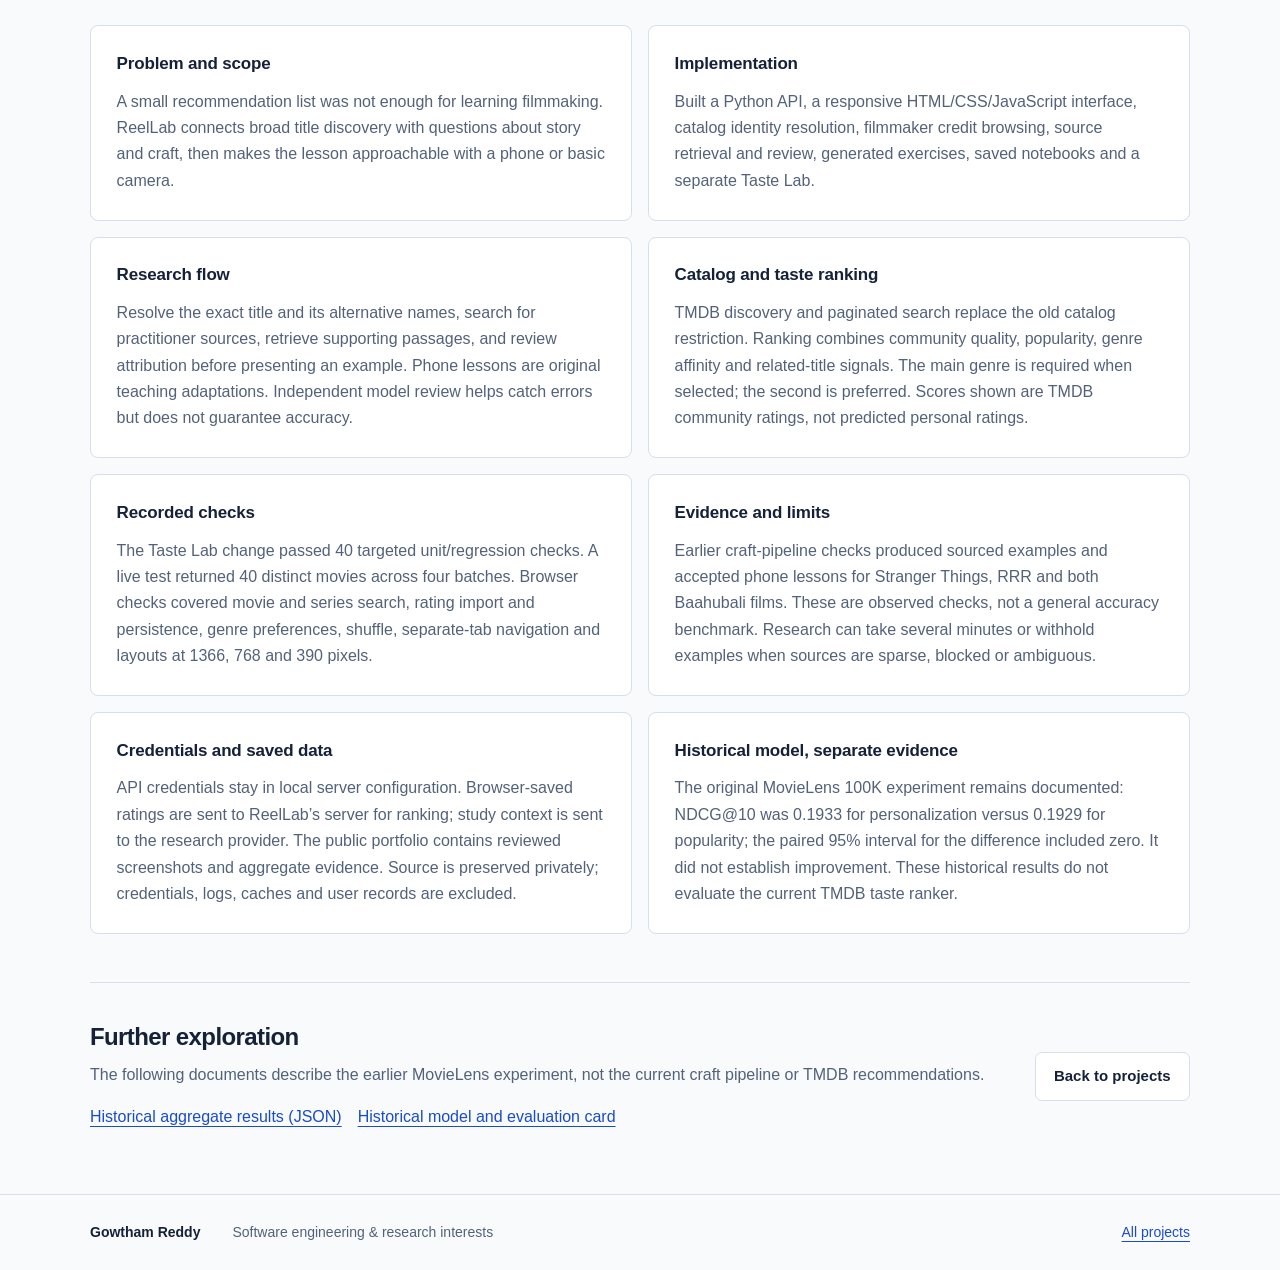
==== commit fef32e1f: "Showcase current ReelLab film studies and live Taste Lab" ====
--- a/docs/projects/reellab/index.html
+++ b/docs/projects/reellab/index.html
@@ -1,13 +1,9 @@
-<!doctype html><html lang="en"><head><meta charset="utf-8"><meta name="viewport" content="width=device-width,initial-scale=1"><meta name="color-scheme" content="light dark"><meta name="robots" content="index,follow"><title>ReelLab — Personalized Recommendations | Gowtham Reddy</title><meta name="description" content="A movie recommendation lab with a locally trained model, editable taste profiles, and a measured comparison against popular picks."><link rel="icon" type="image/svg+xml" href="data:image/svg+xml,%3Csvg%20xmlns%3D%22http%3A%2F%2Fwww.w3.org%2F2000%2Fsvg%22%20viewBox%3D%220%200%2064%2064%22%3E%3Crect%20width%3D%2264%22%20height%3D%2264%22%20rx%3D%2214%22%20fill%3D%22%23174ac6%22%2F%3E%3Ctext%20x%3D%2232%22%20y%3D%2241%22%20text-anchor%3D%22middle%22%20fill%3D%22white%22%20font-family%3D%22Arial%2Csans-serif%22%20font-weight%3D%22700%22%20font-size%3D%2227%22%3EGR%3C%2Ftext%3E%3C%2Fsvg%3E"><script src="../../assets/theme.js"></script><link rel="stylesheet" href="../../assets/styles.css?v=c321ced355cc"><link rel="canonical" href="https://gowthamreddy-ch.github.io/projects/reellab/"><meta property="og:type" content="website"><meta property="og:title" content="ReelLab — Personalized Recommendations | Gowtham Reddy"><meta property="og:description" content="A movie recommendation lab with a locally trained model, editable taste profiles, and a measured comparison against popular picks."><meta property="og:url" content="https://gowthamreddy-ch.github.io/projects/reellab/"></head><body><a class="skip-link" href="#content">Skip to content</a>
+<!doctype html><html lang="en"><head><meta charset="utf-8"><meta name="viewport" content="width=device-width,initial-scale=1"><meta name="color-scheme" content="light dark"><meta name="robots" content="index,follow"><title>ReelLab — Learn to think like a filmmaker | Gowtham Reddy</title><meta name="description" content="A filmmaking study space with sourced craft examples, phone exercises, filmmaker exploration, and live movie and series taste discovery."><link rel="icon" type="image/svg+xml" href="data:image/svg+xml,%3Csvg%20xmlns%3D%22http%3A%2F%2Fwww.w3.org%2F2000%2Fsvg%22%20viewBox%3D%220%200%2064%2064%22%3E%3Crect%20width%3D%2264%22%20height%3D%2264%22%20rx%3D%2214%22%20fill%3D%22%23174ac6%22%2F%3E%3Ctext%20x%3D%2232%22%20y%3D%2241%22%20text-anchor%3D%22middle%22%20fill%3D%22white%22%20font-family%3D%22Arial%2Csans-serif%22%20font-weight%3D%22700%22%20font-size%3D%2227%22%3EGR%3C%2Ftext%3E%3C%2Fsvg%3E"><script src="../../assets/theme.js"></script><link rel="stylesheet" href="../../assets/styles.css?v=c321ced355cc"><link rel="canonical" href="https://gowthamreddy-ch.github.io/projects/reellab/"><meta property="og:type" content="website"><meta property="og:title" content="ReelLab — Learn to think like a filmmaker | Gowtham Reddy"><meta property="og:description" content="A filmmaking study space with sourced craft examples, phone exercises, filmmaker exploration, and live movie and series taste discovery."><meta property="og:url" content="https://gowthamreddy-ch.github.io/projects/reellab/"></head><body><a class="skip-link" href="#content">Skip to content</a>
     <header class="site-header"><div class="container header-inner">
       <a class="brand" href="../../" aria-label="Gowtham Reddy — homepage"><span class="monogram" aria-hidden="true">GR</span><span>Gowtham Reddy</span></a>
       <nav class="main-nav" aria-label="Primary"><a href="../../#projects">Projects</a><a href="../../#research">Research</a><a href="../../#about">About</a></nav>
       <div class="appearance"><label for="appearance">Appearance</label><select id="appearance" name="appearance"><option value="system">System</option><option value="light">Light</option><option value="dark">Dark</option></select></div>
     </div></header><main id="content" tabindex="-1"><div class="container showcase">
     <div class="showcase-topline"><a class="text-link" href="../../#collection">All projects</a><span class="eyebrow">Personal project</span></div>
-    <section class="showcase-opening" aria-labelledby="project-title"><div class="showcase-heading"><div><p class="eyebrow">Machine learning · Recommendations</p><h1 id="project-title">ReelLab — Personalized Recommendations</h1></div><span class="status status-working-prototype">Working prototype</span></div><p class="project-purpose">A movie recommendation lab with a locally trained model, editable taste profiles, and a measured comparison against popular picks.</p><p class="sample-notice">Working local research prototype. The model, interface, and evaluation are implemented. The measured comparison does not establish an improvement over the popularity baseline.</p><p class="public-demo-note">Explore the screenshots, walkthrough and measured results below. The interactive application currently runs locally; <a href="mailto:gowthamreddych.97@gmail.com?subject=Project%20demo%20request">contact me for a demonstration</a>.</p><div class="showcase-actions"></div><figure class="screenshot overview-media"><img src="../../assets/reellab-overview.jpg" alt="ReelLab interface with a taste profile panel and movie recommendations" width="1265" height="712" loading="lazy"><figcaption>Actual local application: create a profile and compare recommendation methods.</figcaption></figure></section>
-
-    <section class="showcase-section" aria-labelledby="walkthrough-title"><div class="section-heading"><div><p class="eyebrow section-index">01 / Walkthrough</p><h2 id="walkthrough-title">System walkthrough</h2></div><p class="section-note">A sequence of workflows to explain the project.</p></div><div class="walkthrough"><article class="walkthrough-step"><div class="walkthrough-copy"><p class="step-number">01</p><h3>Build a taste profile</h3><p>Search the historical movie catalog and rate films from 1 to 5. The model fits a new profile against frozen movie factors, excludes rated films, and explains similar learned taste patterns. Ratings can be changed or cleared.</p></div><figure class="screenshot workflow-media"><img src="../../assets/reellab-profile.jpg" alt="A four-film profile and personalized movie recommendations in ReelLab" width="1265" height="712" loading="lazy"><figcaption>Workflow: Build a taste profile</figcaption></figure></article><article class="walkthrough-step"><div class="walkthrough-copy"><p class="step-number">02</p><h3>Compare popular picks</h3><p>Switch to the popularity baseline while keeping the same profile exclusions. An experimental variety control changes the mix of genres. Training-rating counts identify films with limited evidence.</p></div><figure class="screenshot workflow-media"><img src="../../assets/reellab-baseline.jpg" alt="ReelLab showing its popularity comparison and profile controls" width="1265" height="712" loading="lazy"><figcaption>Workflow: Compare popular picks</figcaption></figure></article><article class="walkthrough-step"><div class="walkthrough-copy"><p class="step-number">03</p><h3>Inspect the actual evaluation</h3><p>Review held-out ranking metrics, the paired uncertainty interval, the three-rating experiment, and the documented protocol. Results include limitations and cases where personalization did not help.</p></div><figure class="screenshot workflow-media"><img src="../../assets/reellab-evaluation.jpg" alt="ReelLab evaluation showing similar NDCG scores for personalization and popularity" width="1265" height="712" loading="lazy"><figcaption>Workflow: Inspect the actual evaluation</figcaption></figure></article></div></section>
-    <section class="showcase-section" aria-labelledby="evidence-title"><div class="section-heading"><div><p class="eyebrow section-index">02 / Engineering</p><h2 id="evidence-title">Engineering evidence</h2></div></div><div class="evidence-grid"><article class="evidence-card"><h3>Problem and scope</h3><p>A recommender should be assessed against a simple alternative. This project asks whether learned collaborative patterns improve movie ranking over popularity, and how much rating history is needed for personalization.</p></article><article class="evidence-card"><h3>My role and contribution</h3><p>Implemented a NumPy matrix-factorization model, new-profile fitting, a local API, a responsive review interface, chronological evaluation, and tests. The project includes reproducible training scripts, a model card, saved results, and a CI workflow definition.</p></article><article class="evidence-card"><h3>Architecture and data flow</h3><p>The browser sends a rating profile to a local Python service. Frozen 12-dimensional movie factors produce the ranking; an optional genre-based step reranks for variety. The browser stores the profile locally. Training and evaluation run separately from serving.</p></article><article class="evidence-card"><h3>Technology choices and tradeoffs</h3><p>Use popularity when there is no profile. Select regularization using validation data and keep the final test separate. Show support counts and avoid interpreting model estimates as confidence. Keep the source code and research dataset private while sharing aggregate evaluation findings.</p></article><article class="evidence-card"><h3>Results and evaluation</h3><p>On 10,000 held-out ratings, personalized NDCG@10 was 0.1933 versus 0.1929 for popularity across 147 eligible users. The paired 95% bootstrap interval for the difference was −0.0073 to 0.0074. With at most three training ratings, NDCG@10 fell to 0.1820. These findings do not establish a benefit from personalization; 95 test users had no training history and received the popularity fallback.</p></article><article class="evidence-card"><h3>Limitations and next steps</h3><p>MovieLens 100K reflects 1997–98 preferences. Unrated films are unknown, and new items are excluded from this model. The interactive variety control has no claimed accuracy benefit. Tests and a local demo are complete; public hosting, a recorded walkthrough, and an online user study are not included.</p></article></div></section>
-    <section class="exploration" aria-labelledby="exploration-title"><div><h2 id="exploration-title">Further exploration</h2><p>Explore the available project resources.</p><div class="resource-links"><a class="text-link" href="../../assets/reellab-results.json" target="_blank" rel="noopener noreferrer">Inspect aggregate results (JSON)<span class="sr-only"> (opens in a new tab)</span></a><a class="text-link" href="../../assets/reellab-model-card.txt" target="_blank" rel="noopener noreferrer">Read the model and evaluation card<span class="sr-only"> (opens in a new tab)</span></a></div></div><a class="button secondary" href="../../#collection">Back to projects</a></section>
+<section class="showcase-opening" aria-labelledby="project-title"><div class="showcase-heading"><div><p class="eyebrow">Applied AI · Film studies</p><h1 id="project-title">ReelLab — Learn to think like a filmmaker</h1></div><span class="status status-working-prototype">Working prototype</span></div><p class="project-purpose">A filmmaking study space with sourced craft examples, phone exercises, filmmaker exploration, and live movie and series taste discovery.</p><p class="sample-notice">Current local version · 12 October 2026. Built for aspiring filmmakers who want to connect what they watch with something they can try.</p><p class="public-demo-note">This page presents the working application through screenshots and engineering evidence. The interactive app requires a Python server and provider credentials; <a href="mailto:gowthamreddych.97@gmail.com?subject=ReelLab%20demo%20request">contact me for a demonstration</a>.</p><figure class="screenshot overview-media"><img src="../../assets/reellab-overview.jpg" alt="ReelLab writers’ room landing page with movie and series search" width="1366" height="900" loading="lazy"><figcaption>An illustrated writers’ room leads into a connected study brief.</figcaption></figure></section><section class="showcase-section" aria-labelledby="walkthrough-title"><div class="section-heading"><div><p class="eyebrow section-index">01 / Walkthrough</p><h2 id="walkthrough-title">From a film to a practical lesson</h2></div></div><div class="walkthrough"><article class="walkthrough-step"><div class="walkthrough-copy"><p class="step-number">01</p><h3>Choose the title, then the question</h3><p>Search movies and series or browse a filmmaker’s credits. Exact media type, catalog ID and release year keep similarly named people and titles separate. Read the premise, choose a study focus and set a spoiler preference.</p></div><figure class="screenshot workflow-media"><img src="../../assets/reellab-title.jpg" alt="Inception title page with premise and study choices" width="1366" height="900" loading="lazy"><figcaption>Choose the title, then the question</figcaption></figure></article><article class="walkthrough-step"><div class="walkthrough-copy"><p class="step-number">02</p><h3>Turn watching into practice</h3><p>Explore camera, lighting, lenses, editing, sound or action choreography. Craft research looks for documented production methods, checks the supporting passages and builds a three-step phone exercise. When evidence is insufficient, the study labels general practice instead of asserting a film-specific example.</p></div><figure class="screenshot workflow-media"><img src="../../assets/reellab-craft.jpg" alt="Six craft study options leading into the filmmaking brief" width="1366" height="900" loading="lazy"><figcaption>Turn watching into practice</figcaption></figure></article><article class="walkthrough-step"><div class="walkthrough-copy"><p class="step-number">03</p><h3>Follow your taste, then shuffle</h3><p>Taste Lab searches TMDB movies and series beyond the original historical dataset. Rate titles, choose a main genre and an optional secondary preference, then shuffle fresh picks. Increasing variety explores a broader pool; a current round excludes rated and previously shown titles.</p></div><figure class="screenshot workflow-media"><img src="../../assets/reellab-shuffle.jpg" alt="Taste Lab with Action and Drama preferences, variety and shuffle controls" width="1366" height="900" loading="lazy"><figcaption>Follow your taste, then shuffle</figcaption></figure></article></div></section><section class="showcase-section" aria-labelledby="evidence-title"><div class="section-heading"><div><p class="eyebrow section-index">02 / Engineering</p><h2 id="evidence-title">What supports the experience</h2></div></div><div class="evidence-grid"><article class="evidence-card"><h3>Problem and scope</h3><p>A small recommendation list was not enough for learning filmmaking. ReelLab connects broad title discovery with questions about story and craft, then makes the lesson approachable with a phone or basic camera.</p></article><article class="evidence-card"><h3>Implementation</h3><p>Built a Python API, a responsive HTML/CSS/JavaScript interface, catalog identity resolution, filmmaker credit browsing, source retrieval and review, generated exercises, saved notebooks and a separate Taste Lab.</p></article><article class="evidence-card"><h3>Research flow</h3><p>Resolve the exact title and its alternative names, search for practitioner sources, retrieve supporting passages, and review attribution before presenting an example. Phone lessons are original teaching adaptations. Independent model review helps catch errors but does not guarantee accuracy.</p></article><article class="evidence-card"><h3>Catalog and taste ranking</h3><p>TMDB discovery and paginated search replace the old catalog restriction. Ranking combines community quality, popularity, genre affinity and related-title signals. The main genre is required when selected; the second is preferred. Scores shown are TMDB community ratings, not predicted personal ratings.</p></article><article class="evidence-card"><h3>Recorded checks</h3><p>The Taste Lab change passed 40 targeted unit/regression checks. A live test returned 40 distinct movies across four batches. Browser checks covered movie and series search, rating import and persistence, genre preferences, shuffle, separate-tab navigation and layouts at 1366, 768 and 390 pixels.</p></article><article class="evidence-card"><h3>Evidence and limits</h3><p>Earlier craft-pipeline checks produced sourced examples and accepted phone lessons for Stranger Things, RRR and both Baahubali films. These are observed checks, not a general accuracy benchmark. Research can take several minutes or withhold examples when sources are sparse, blocked or ambiguous.</p></article><article class="evidence-card"><h3>Credentials and saved data</h3><p>API credentials stay in local server configuration. Browser-saved ratings are sent to ReelLab’s server for ranking; study context is sent to the research provider. The public portfolio contains reviewed screenshots and aggregate evidence. Source is preserved privately; credentials, logs, caches and user records are excluded.</p></article><article class="evidence-card"><h3>Historical model, separate evidence</h3><p>The original MovieLens 100K experiment remains documented: NDCG@10 was 0.1933 for personalization versus 0.1929 for popularity; the paired 95% interval for the difference included zero. It did not establish improvement. These historical results do not evaluate the current TMDB taste ranker.</p></article></div></section>    <section class="exploration" aria-labelledby="exploration-title"><div><h2 id="exploration-title">Further exploration</h2><p>The following documents describe the earlier MovieLens experiment, not the current craft pipeline or TMDB recommendations.</p><div class="resource-links"><a class="text-link" href="../../assets/reellab-results.json" target="_blank" rel="noopener noreferrer">Historical aggregate results (JSON)<span class="sr-only"> (opens in a new tab)</span></a><a class="text-link" href="../../assets/reellab-model-card.txt" target="_blank" rel="noopener noreferrer">Historical model and evaluation card<span class="sr-only"> (opens in a new tab)</span></a></div></div><a class="button secondary" href="../../#collection">Back to projects</a></section>
   </div></main><footer class="site-footer"><div class="container footer-inner"><span>Gowtham Reddy</span><span>Software engineering &amp; research interests</span><a href="../../#collection">All projects</a></div></footer></body></html>
